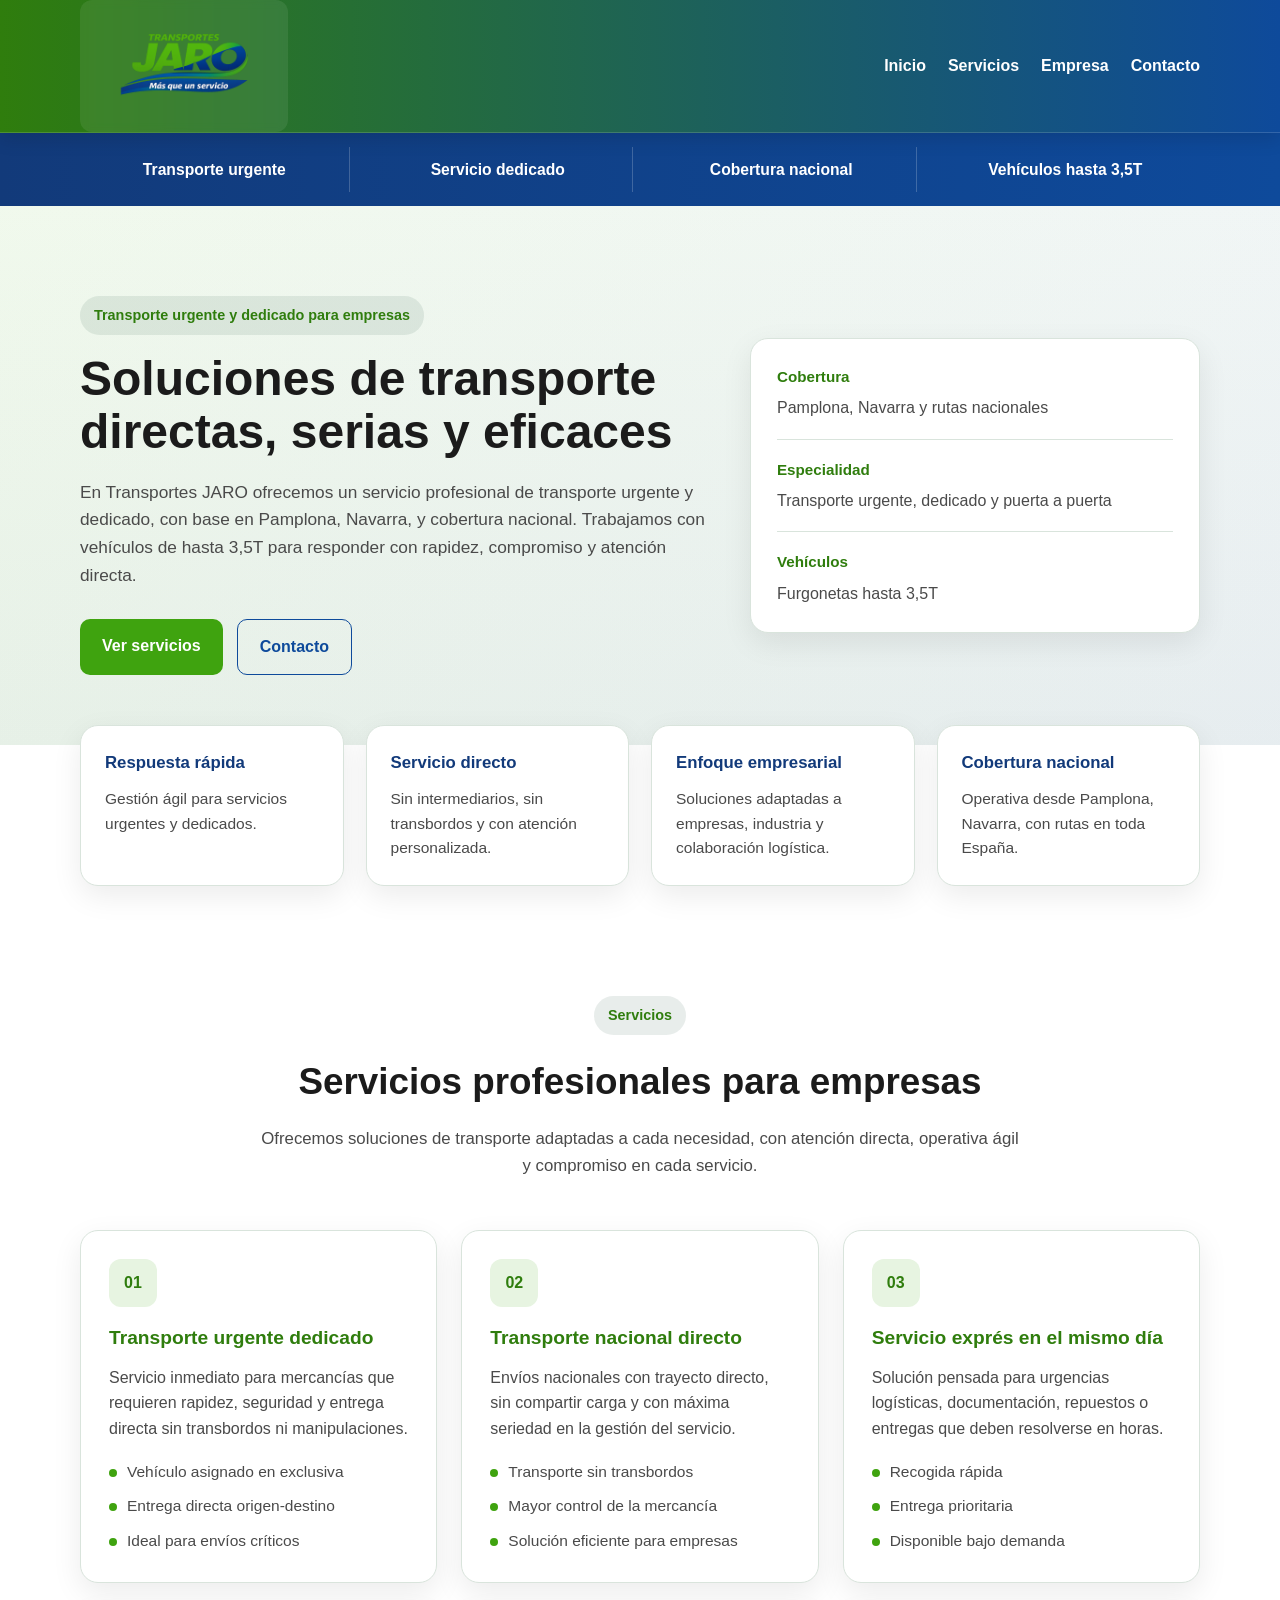
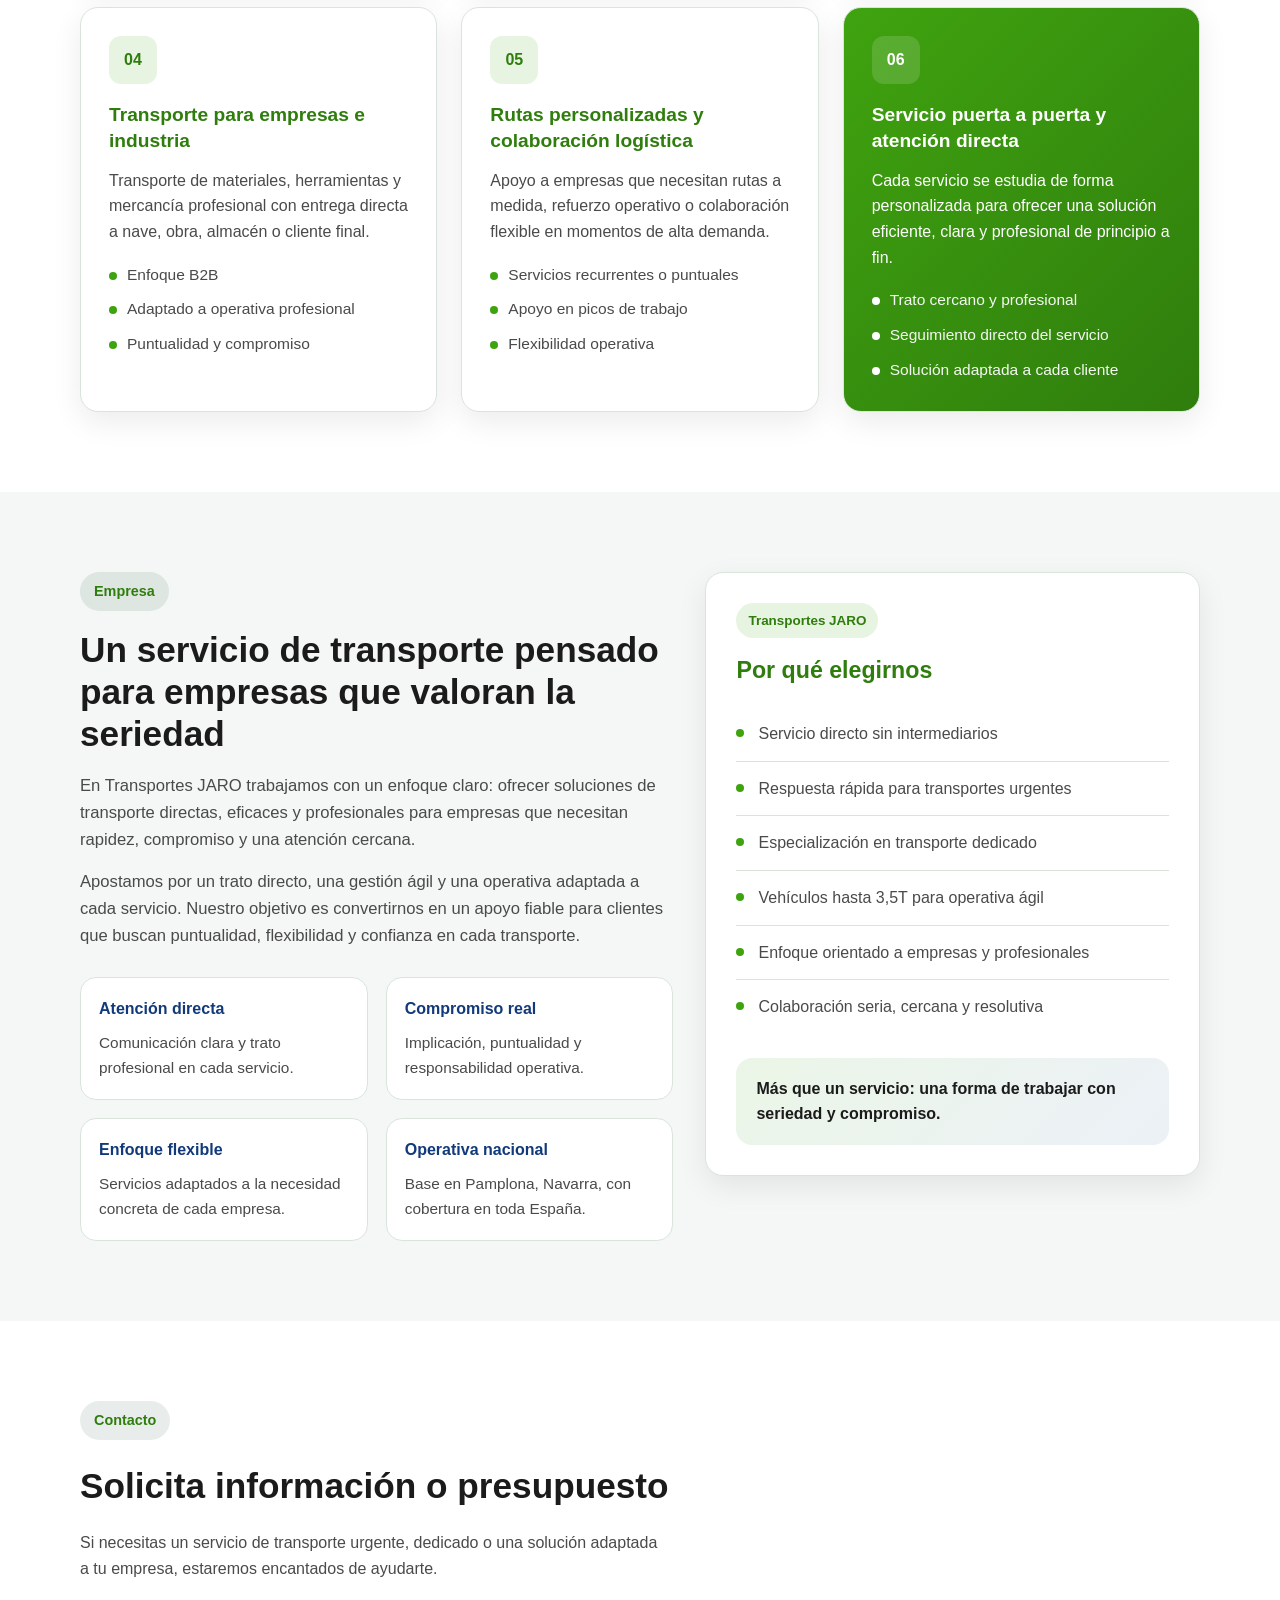
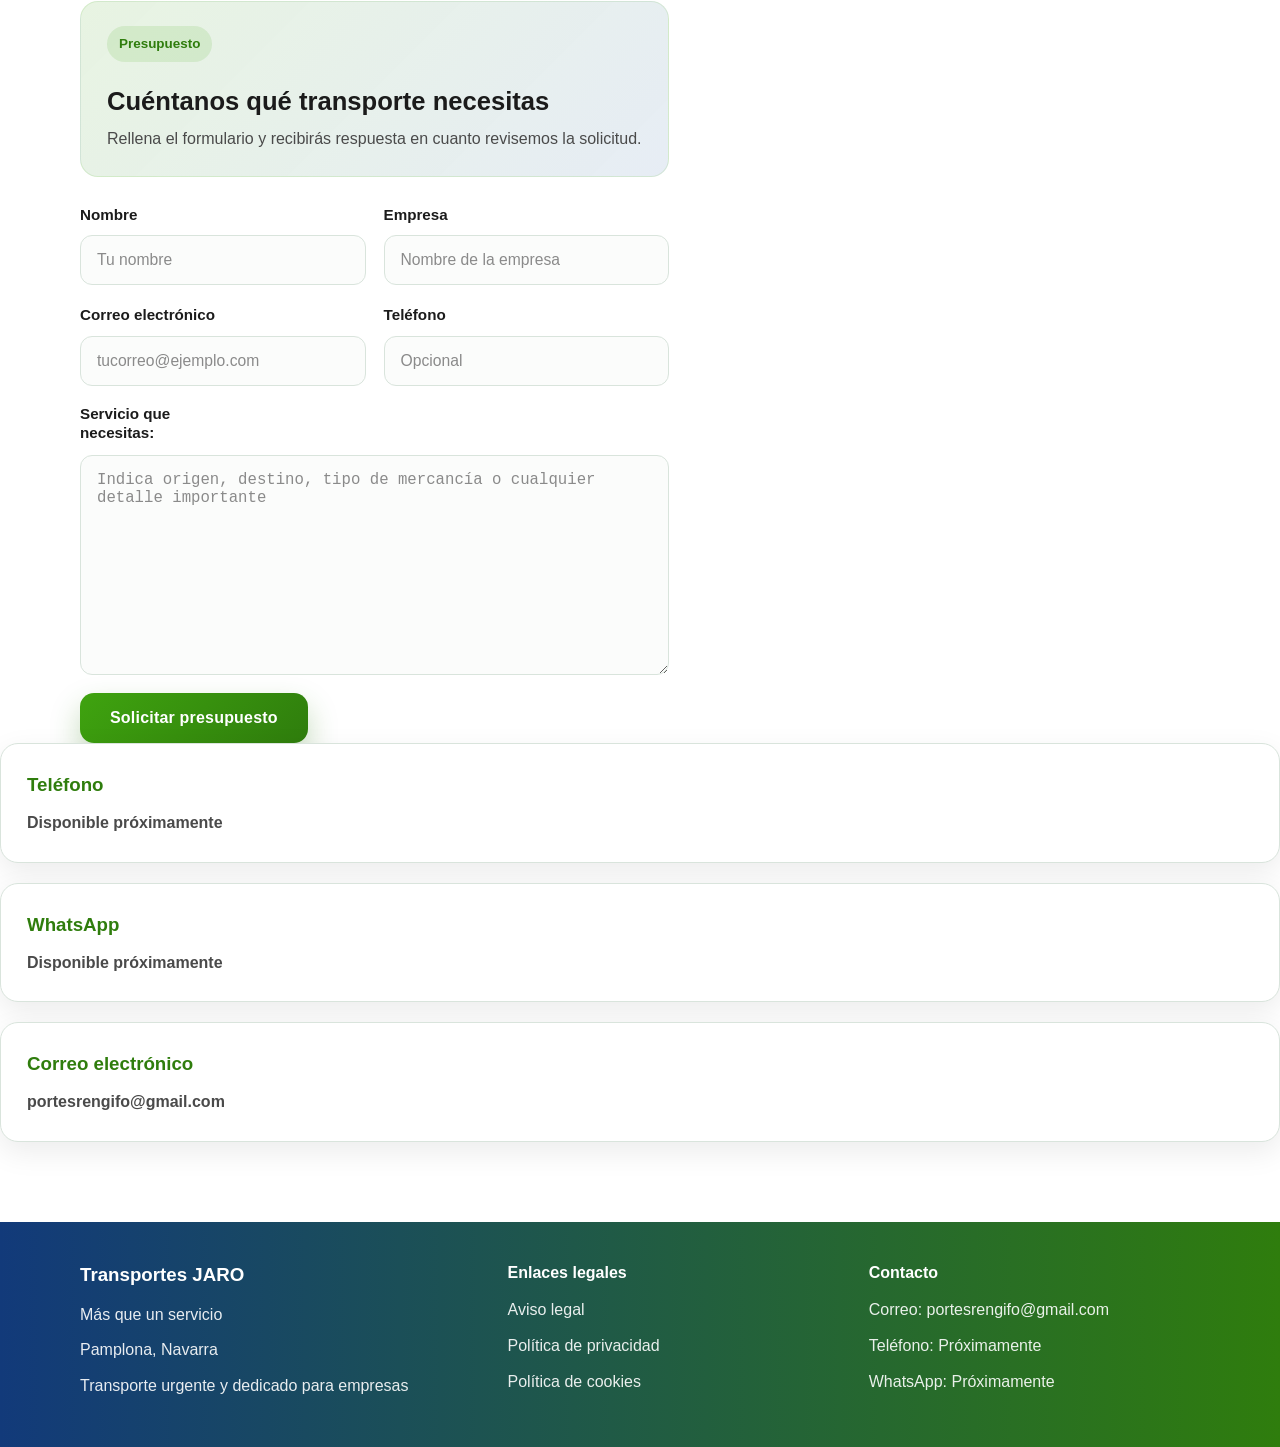
==== index.html @ 7ab3c6b7 "Add files via upload" ====
<!DOCTYPE html>
<html lang="es">
<head>
  <meta charset="UTF-8" />
  <meta name="viewport" content="width=device-width, initial-scale=1.0" />
  <title>Transportes JARO | Más que un servicio</title>
  <meta
    name="description"
    content="Transportes JARO ofrece transporte urgente y dedicado para empresas, con cobertura nacional desde Pamplona, Navarra. Servicio serio, directo y profesional con vehículos hasta 3,5T."
  />
  <link rel="stylesheet" href="styles.css" />
</head>
<body>
  <header class="header">
    <div class="container header-content">
      <div class="logo-area">
        <img src="images/logo-jaro.png" alt="Logo Transportes JARO" class="logo-image" />
      </div>

      <nav class="nav">
        <a href="#inicio">Inicio</a>
        <a href="#servicios">Servicios</a>
        <a href="#empresa">Empresa</a>
        <a href="#contacto">Contacto</a>
      </nav>
    </div>
  </header>

  <section class="top-bar">
    <div class="container top-bar-content">
      <div class="top-bar-item">Transporte urgente</div>
      <div class="top-bar-item">Servicio dedicado</div>
      <div class="top-bar-item">Cobertura nacional</div>
      <div class="top-bar-item">Vehículos hasta 3,5T</div>
    </div>
  </section>

  <main>
    <section class="hero" id="inicio">
      <div class="container hero-content">
        <div class="hero-text">
          <span class="tag">Transporte urgente y dedicado para empresas</span>
          <h2>Soluciones de transporte directas, serias y eficaces</h2>
          <p>
            En Transportes JARO ofrecemos un servicio profesional de transporte
            urgente y dedicado, con base en Pamplona, Navarra, y cobertura
            nacional. Trabajamos con vehículos de hasta 3,5T para responder con
            rapidez, compromiso y atención directa.
          </p>

          <div class="hero-buttons">
            <a href="#servicios" class="btn btn-primary">Ver servicios</a>
            <a href="#contacto" class="btn btn-secondary">Contacto</a>
          </div>
        </div>

        <div class="hero-card">
          <div class="info-box">
            <p class="info-title">Cobertura</p>
            <p class="info-text">Pamplona, Navarra y rutas nacionales</p>
          </div>

          <div class="info-box">
            <p class="info-title">Especialidad</p>
            <p class="info-text">Transporte urgente, dedicado y puerta a puerta</p>
          </div>

          <div class="info-box">
            <p class="info-title">Vehículos</p>
            <p class="info-text">Furgonetas hasta 3,5T</p>
          </div>
        </div>
      </div>
    </section>

    <section class="trust-strip">
      <div class="container trust-strip-content">
        <div class="trust-item">
          <h3>Respuesta rápida</h3>
          <p>Gestión ágil para servicios urgentes y dedicados.</p>
        </div>

        <div class="trust-item">
          <h3>Servicio directo</h3>
          <p>Sin intermediarios, sin transbordos y con atención personalizada.</p>
        </div>

        <div class="trust-item">
          <h3>Enfoque empresarial</h3>
          <p>Soluciones adaptadas a empresas, industria y colaboración logística.</p>
        </div>

        <div class="trust-item">
          <h3>Cobertura nacional</h3>
          <p>Operativa desde Pamplona, Navarra, con rutas en toda España.</p>
        </div>
      </div>
    </section>

    <section class="services" id="servicios">
      <div class="container">
        <div class="section-heading">
          <span class="section-tag">Servicios</span>
          <h2>Servicios profesionales para empresas</h2>
          <p>
            Ofrecemos soluciones de transporte adaptadas a cada necesidad, con
            atención directa, operativa ágil y compromiso en cada servicio.
          </p>
        </div>

        <div class="services-grid">
          <article class="service-card">
            <div class="service-number">01</div>
            <h3>Transporte urgente dedicado</h3>
            <p>
              Servicio inmediato para mercancías que requieren rapidez, seguridad
              y entrega directa sin transbordos ni manipulaciones.
            </p>
            <ul class="service-list">
              <li>Vehículo asignado en exclusiva</li>
              <li>Entrega directa origen-destino</li>
              <li>Ideal para envíos críticos</li>
            </ul>
          </article>

          <article class="service-card">
            <div class="service-number">02</div>
            <h3>Transporte nacional directo</h3>
            <p>
              Envíos nacionales con trayecto directo, sin compartir carga y con
              máxima seriedad en la gestión del servicio.
            </p>
            <ul class="service-list">
              <li>Transporte sin transbordos</li>
              <li>Mayor control de la mercancía</li>
              <li>Solución eficiente para empresas</li>
            </ul>
          </article>

          <article class="service-card">
            <div class="service-number">03</div>
            <h3>Servicio exprés en el mismo día</h3>
            <p>
              Solución pensada para urgencias logísticas, documentación, repuestos
              o entregas que deben resolverse en horas.
            </p>
            <ul class="service-list">
              <li>Recogida rápida</li>
              <li>Entrega prioritaria</li>
              <li>Disponible bajo demanda</li>
            </ul>
          </article>

          <article class="service-card">
            <div class="service-number">04</div>
            <h3>Transporte para empresas e industria</h3>
            <p>
              Transporte de materiales, herramientas y mercancía profesional con
              entrega directa a nave, obra, almacén o cliente final.
            </p>
            <ul class="service-list">
              <li>Enfoque B2B</li>
              <li>Adaptado a operativa profesional</li>
              <li>Puntualidad y compromiso</li>
            </ul>
          </article>

          <article class="service-card">
            <div class="service-number">05</div>
            <h3>Rutas personalizadas y colaboración logística</h3>
            <p>
              Apoyo a empresas que necesitan rutas a medida, refuerzo operativo o
              colaboración flexible en momentos de alta demanda.
            </p>
            <ul class="service-list">
              <li>Servicios recurrentes o puntuales</li>
              <li>Apoyo en picos de trabajo</li>
              <li>Flexibilidad operativa</li>
            </ul>
          </article>

          <article class="service-card service-card-highlight">
            <div class="service-number service-number-light">06</div>
            <h3>Servicio puerta a puerta y atención directa</h3>
            <p>
              Cada servicio se estudia de forma personalizada para ofrecer una
              solución eficiente, clara y profesional de principio a fin.
            </p>
            <ul class="service-list service-list-light">
              <li>Trato cercano y profesional</li>
              <li>Seguimiento directo del servicio</li>
              <li>Solución adaptada a cada cliente</li>
            </ul>
          </article>
        </div>
      </div>
    </section>

    <section class="about" id="empresa">
      <div class="container about-content">
        <div class="about-text">
          <span class="section-tag">Empresa</span>
          <h2>Un servicio de transporte pensado para empresas que valoran la seriedad</h2>

          <p>
            En Transportes JARO trabajamos con un enfoque claro: ofrecer soluciones
            de transporte directas, eficaces y profesionales para empresas que
            necesitan rapidez, compromiso y una atención cercana.
          </p>

          <p>
            Apostamos por un trato directo, una gestión ágil y una operativa
            adaptada a cada servicio. Nuestro objetivo es convertirnos en un apoyo
            fiable para clientes que buscan puntualidad, flexibilidad y confianza en
            cada transporte.
          </p>

          <div class="about-features">
            <div class="about-feature">
              <strong>Atención directa</strong>
              <span>Comunicación clara y trato profesional en cada servicio.</span>
            </div>

            <div class="about-feature">
              <strong>Compromiso real</strong>
              <span>Implicación, puntualidad y responsabilidad operativa.</span>
            </div>

            <div class="about-feature">
              <strong>Enfoque flexible</strong>
              <span>Servicios adaptados a la necesidad concreta de cada empresa.</span>
            </div>

            <div class="about-feature">
              <strong>Operativa nacional</strong>
              <span>Base en Pamplona, Navarra, con cobertura en toda España.</span>
            </div>
          </div>
        </div>

        <div class="about-list-box">
          <div class="about-list-header">
            <span class="about-mini-tag">Transportes JARO</span>
            <h3>Por qué elegirnos</h3>
          </div>

          <ul>
            <li>Servicio directo sin intermediarios</li>
            <li>Respuesta rápida para transportes urgentes</li>
            <li>Especialización en transporte dedicado</li>
            <li>Vehículos hasta 3,5T para operativa ágil</li>
            <li>Enfoque orientado a empresas y profesionales</li>
            <li>Colaboración seria, cercana y resolutiva</li>
          </ul>

          <div class="about-quote">
            <p>Más que un servicio: una forma de trabajar con seriedad y compromiso.</p>
          </div>
        </div>
      </div>
    </section>

    <section class="contact" id="contacto">
      <div class="container contact-wrapper">
        <div class="contact-intro">
          <span class="section-tag">Contacto</span>
          <h2>Solicita información o presupuesto</h2>
          <p>
            Si necesitas un servicio de transporte urgente, dedicado o una solución
            adaptada a tu empresa, estaremos encantados de ayudarte.
          </p>

          <div class="contact-cta">
            <span class="contact-form-tag">Presupuesto</span>
            <h3>Cuéntanos qué transporte necesitas</h3>
            <p>Rellena el formulario y recibirás respuesta en cuanto revisemos la solicitud.</p>
          </div>


            <form action="https://formsubmit.co/portesrengifo@gmail.com" method="POST" class="contact-form">
              <input type="hidden" name="_captcha" value="false">
              <input type="hidden" name="_next" value="https://tupagina.com/gracias.html">

              <div class="form-row">
                <div class="form-group">
                  <label for="nombre">Nombre</label>
                  <input type="text" id="nombre" name="nombre" placeholder="Tu nombre" required>
                </div>

                <div class="form-group">
                  <label for="empresa">Empresa</label>
                  <input type="text" id="empresa" name="empresa" placeholder="Nombre de la empresa">
                </div>
              </div>

              <div class="form-row">
                <div class="form-group">
                  <label for="email">Correo electrónico</label>
                  <input type="email" id="email" name="email" placeholder="tucorreo@ejemplo.com" required>
                </div>

                <div class="form-group">
                  <label for="telefono">Teléfono</label>
                  <input type="text" id="telefono" name="telefono" placeholder="Opcional">
                </div>
              </div>

              <div class="form-group form-group-full">
                <label for="mensaje">Servicio que<br>necesitas:</label>
                <textarea
                  id="mensaje"
                  name="mensaje"
                  placeholder="Indica origen, destino, tipo de mercancía o cualquier detalle importante"
                  required
                ></textarea>
              </div>

              <button type="submit" class="contact-form-button">Solicitar presupuesto</button>
            </form>
          </div>
        </div>

        <div class="contact-cards">
          <div class="contact-card">
            <h3>Teléfono</h3>
            <p>Disponible próximamente</p>
          </div>

          <div class="contact-card">
            <h3>WhatsApp</h3>
            <p>Disponible próximamente</p>
          </div>

          <div class="contact-card">
            <h3>Correo electrónico</h3>
            <p>portesrengifo@gmail.com</p>
          </div>
        </div>
      </div>
    </section>
  </main>

<footer class="footer">
  <div class="container footer-content">
    <div class="footer-brand">
      <h3>Transportes JARO</h3>
      <p>Más que un servicio</p>
      <p>Pamplona, Navarra</p>
      <p>Transporte urgente y dedicado para empresas</p>
    </div>

    <div class="footer-links">
      <h4>Enlaces legales</h4>
      <a href="aviso-legal.html">Aviso legal</a>
      <a href="privacidad.html">Política de privacidad</a>
      <a href="cookies.html">Política de cookies</a>
    </div>

    <div class="footer-contact">
      <h4>Contacto</h4>
      <p>Correo: portesrengifo@gmail.com</p>
      <p>Teléfono: Próximamente</p>
      <p>WhatsApp: Próximamente</p>
    </div>
  </div>
</footer>

  <script src="script.js"></script>
</body>
</html>
---- styles.css ----
* {
  margin: 0;
  padding: 0;
  box-sizing: border-box;
}

:root {
  --color-white: #ffffff;
  --color-dark: #1b1b1b;
  --color-text: #4a4a4a;
  --color-green: #3fa30f;
  --color-green-dark: #2f7d0d;
  --color-blue: #0e4a9b;
  --color-blue-dark: #123a7a;
  --color-light-bg: #f4f7f5;
  --color-border: #d9e4dc;
  --shadow-soft: 0 10px 30px rgba(0, 0, 0, 0.08);
}

html {
  scroll-behavior: smooth;
}

body {
  font-family: Arial, Helvetica, sans-serif;
  background-color: var(--color-white);
  color: var(--color-dark);
  line-height: 1.6;
}

.container {
  width: min(1120px, 92%);
  margin: 0 auto;
}

.header {
  background: linear-gradient(90deg, #2f7d0d, #0e4a9b);
  border-bottom: 1px solid rgba(255, 255, 255, 0.15);
  position: sticky;
  top: 0;
  z-index: 1000;
  box-shadow: 0 6px 18px rgba(0, 0, 0, 0.12);
}

.header-content {
  min-height: 80px;
  display: flex;
  align-items: center;
  justify-content: space-between;
  gap: 20px;
}

.logo-area {
  display: flex;
  align-items: center;
  background-color: rgba(255, 255, 255, 0.08);
  padding: 6px 14px;
  border-radius: 12px;
  backdrop-filter: blur(4px);
}

.logo-image {
  height: 120px;
  width: auto;
  display: block;
}

.nav {
  display: flex;
  gap: 22px;
  flex-wrap: wrap;
}

.nav a {
  text-decoration: none;
  color: var(--color-white);
  font-weight: 700;
  transition: 0.2s ease;
}

.nav a:hover {
  color: rgba(255, 255, 255, 0.8);
}

.top-bar {
  background: linear-gradient(90deg, var(--color-blue-dark), var(--color-blue));
  color: var(--color-white);
  padding: 14px 0;
}

.top-bar-content {
  display: grid;
  grid-template-columns: repeat(4, 1fr);
  gap: 14px;
  align-items: center;
}

.top-bar-item {
  text-align: center;
  font-weight: 700;
  font-size: 0.98rem;
  padding: 10px 12px;
  border-right: 1px solid rgba(255, 255, 255, 0.2);
}

.top-bar-item:last-child {
  border-right: none;
}

.hero {
  padding: 90px 0 70px;
  background:
    linear-gradient(135deg, rgba(69, 179, 18, 0.08), rgba(14, 74, 155, 0.06)),
    linear-gradient(to bottom, #ffffff, #f4f7f5);
}

.hero-content {
  display: grid;
  grid-template-columns: 1.4fr 1fr;
  gap: 40px;
  align-items: center;
}

.tag,
.section-tag {
  display: inline-block;
  background-color: rgba(31, 77, 58, 0.1);
  color: var(--color-green-dark);
  padding: 8px 14px;
  border-radius: 999px;
  font-size: 0.9rem;
  font-weight: 700;
  margin-bottom: 18px;
}

.hero-text h2 {
  font-size: 3rem;
  line-height: 1.1;
  margin-bottom: 20px;
}

.hero-text p {
  font-size: 1.08rem;
  color: var(--color-text);
  margin-bottom: 30px;
  max-width: 650px;
}

.hero-buttons {
  display: flex;
  gap: 14px;
  flex-wrap: wrap;
}

.btn {
  display: inline-block;
  text-decoration: none;
  padding: 14px 22px;
  border-radius: 10px;
  font-weight: 700;
  transition: 0.2s ease;
}

.btn-primary {
  background-color: var(--color-green);
  color: var(--color-white);
}

.btn-primary:hover {
  background-color: var(--color-green-dark);
}

.btn-secondary {
  border: 1px solid var(--color-blue);
  color: var(--color-blue);
  background-color: transparent;
}

.btn-secondary:hover {
  background-color: rgba(14, 74, 155, 0.08);
}

.hero-card {
  background-color: var(--color-white);
  border: 1px solid var(--color-border);
  border-radius: 18px;
  padding: 26px;
  box-shadow: var(--shadow-soft);
}

.info-box + .info-box {
  margin-top: 18px;
  padding-top: 18px;
  border-top: 1px solid var(--color-border);
}

.info-title {
  font-size: 0.95rem;
  color: var(--color-green-dark);
  font-weight: 700;
  margin-bottom: 6px;
}

.info-text {
  color: var(--color-text);
}

.trust-strip {
  margin-top: -20px;
  padding: 0 0 30px;
}

.trust-strip-content {
  display: grid;
  grid-template-columns: repeat(4, 1fr);
  gap: 22px;
}

.trust-item {
  background-color: var(--color-white);
  border: 1px solid var(--color-border);
  border-radius: 18px;
  padding: 24px;
  box-shadow: var(--shadow-soft);
}

.trust-item h3 {
  color: var(--color-blue-dark);
  font-size: 1.05rem;
  margin-bottom: 10px;
}

.trust-item p {
  color: var(--color-text);
  font-size: 0.97rem;
}

.services,
.about,
.contact {
  padding: 80px 0;
}

.section-heading {
  text-align: center;
  max-width: 760px;
  margin: 0 auto 50px;
}

.section-heading h2 {
  font-size: 2.3rem;
  margin-bottom: 14px;
}

.section-heading p {
  color: var(--color-text);
  font-size: 1.05rem;
}

.services-grid {
  display: grid;
  grid-template-columns: repeat(3, 1fr);
  gap: 24px;
}

.service-card {
  background-color: var(--color-white);
  border: 1px solid var(--color-border);
  border-radius: 18px;
  padding: 28px;
  box-shadow: var(--shadow-soft);
}

.service-number {
  width: 48px;
  height: 48px;
  border-radius: 12px;
  background-color: rgba(63, 163, 15, 0.12);
  color: var(--color-green-dark);
  display: flex;
  align-items: center;
  justify-content: center;
  font-weight: 800;
  font-size: 1rem;
  margin-bottom: 18px;
}

.service-number-light {
  background-color: rgba(255, 255, 255, 0.14);
  color: var(--color-white);
}

.service-card h3 {
  margin-bottom: 14px;
  color: var(--color-green-dark);
  font-size: 1.2rem;
  line-height: 1.35;
}

.service-card p {
  color: var(--color-text);
  margin-bottom: 18px;
}

.service-list {
  list-style: none;
  display: grid;
  gap: 10px;
}

.service-list li {
  position: relative;
  padding-left: 18px;
  color: var(--color-text);
  font-size: 0.97rem;
}

.service-list li::before {
  content: "";
  width: 8px;
  height: 8px;
  border-radius: 50%;
  background-color: var(--color-green);
  position: absolute;
  left: 0;
  top: 9px;
}

.service-card-highlight {
  background: linear-gradient(135deg, var(--color-green), var(--color-green-dark));
}

.service-card-highlight h3,
.service-card-highlight p {
  color: var(--color-white);
}

.service-list-light li {
  color: rgba(255, 255, 255, 0.95);
}

.service-list-light li::before {
  background-color: var(--color-white);
}

.about {
  background-color: var(--color-light-bg);
}

.about-content {
  display: grid;
  grid-template-columns: 1.2fr 1fr;
  gap: 32px;
  align-items: start;
}

.about-text h2 {
  font-size: 2.2rem;
  margin-bottom: 18px;
  line-height: 1.2;
}

.about-text p {
  color: var(--color-text);
  margin-bottom: 16px;
  font-size: 1.04rem;
}

.about-features {
  display: grid;
  grid-template-columns: 1fr 1fr;
  gap: 18px;
  margin-top: 28px;
}

.about-feature {
  background-color: var(--color-white);
  border: 1px solid var(--color-border);
  border-radius: 16px;
  padding: 18px;
}

.about-feature strong {
  display: block;
  color: var(--color-blue-dark);
  font-size: 1rem;
  margin-bottom: 8px;
}

.about-feature span {
  color: var(--color-text);
  font-size: 0.96rem;
  line-height: 1.5;
}

.about-list-box {
  background-color: var(--color-white);
  border: 1px solid var(--color-border);
  border-radius: 18px;
  padding: 30px;
  box-shadow: var(--shadow-soft);
}

.about-list-header {
  margin-bottom: 18px;
}

.about-mini-tag {
  display: inline-block;
  background-color: rgba(63, 163, 15, 0.12);
  color: var(--color-green-dark);
  padding: 7px 12px;
  border-radius: 999px;
  font-size: 0.84rem;
  font-weight: 700;
  margin-bottom: 14px;
}

.about-list-box h3 {
  color: var(--color-green-dark);
  margin-bottom: 8px;
  font-size: 1.45rem;
}

.about-list-box ul {
  list-style: none;
}

.about-list-box li {
  color: var(--color-text);
  padding: 14px 0 14px 22px;
  border-bottom: 1px solid var(--color-border);
  position: relative;
}

.about-list-box li::before {
  content: "";
  width: 8px;
  height: 8px;
  border-radius: 50%;
  background-color: var(--color-green);
  position: absolute;
  left: 0;
  top: 22px;
}

.about-list-box li:last-child {
  border-bottom: none;
}

.about-quote {
  margin-top: 24px;
  padding: 18px 20px;
  border-radius: 16px;
  background: linear-gradient(135deg, rgba(63, 163, 15, 0.1), rgba(14, 74, 155, 0.08));
}

.about-quote p {
  color: var(--color-dark);
  font-weight: 700;
  margin: 0;
}

.contact-wrapper {
  display: grid;
  grid-template-columns: 1.2fr 1fr;
  gap: 40px;
  align-items: start;
}

.contact-intro h2 {
  font-size: 2.2rem;
  margin-bottom: 16px;
}

.contact-intro p {
  color: var(--color-text);
  margin-bottom: 16px;
}

.contact-cta {
  margin-top: 20px;
  margin-bottom: 26px;
  padding: 24px 26px;
  border-radius: 18px;
  background: linear-gradient(
    135deg,
    rgba(63, 163, 15, 0.12),
    rgba(14, 74, 155, 0.10)
  );
  border: 1px solid rgba(63, 163, 15, 0.12);
}

.contact-cta h3 {
  font-size: 1.6rem;
  color: var(--color-dark);
  margin: 10px 0 10px;
  line-height: 1.2;
}

.contact-cta p {
  margin: 0;
  color: var(--color-text);
}

.contact-cards {
  display: grid;
  gap: 20px;
}

.contact-card {
  background-color: var(--color-white);
  border: 1px solid var(--color-border);
  border-radius: 18px;
  padding: 26px;
  box-shadow: var(--shadow-soft);
}

.contact-card h3 {
  color: var(--color-green-dark);
  margin-bottom: 10px;
}

.contact-card p {
  color: var(--color-text);
  font-weight: 600;
}

/* FORMULARIO */
.contact-form-box {
  background-color: var(--color-white);
  border: 1px solid var(--color-border);
  border-radius: 22px;
  padding: 30px;
  box-shadow: var(--shadow-soft);
}

.contact-form-tag {
  display: inline-block;
  background-color: rgba(63, 163, 15, 0.12);
  color: var(--color-green-dark);
  padding: 7px 12px;
  border-radius: 999px;
  font-size: 0.84rem;
  font-weight: 700;
  margin-bottom: 14px;
}

.contact-form {
  display: grid;
  gap: 18px;
}

.form-row {
  display: grid;
  grid-template-columns: 1fr 1fr;
  gap: 18px;
}

.form-group {
  display: grid;
  gap: 8px;
}

.form-group-full {
  gap: 12px;
}

.form-group label {
  font-weight: 700;
  color: var(--color-dark);
  font-size: 0.95rem;
}

.form-group-full label {
  line-height: 1.3;
}

.contact-form input,
.contact-form textarea {
  width: 100%;
  padding: 15px 16px;
  border-radius: 12px;
  border: 1px solid var(--color-border);
  background-color: #fbfcfb;
  color: var(--color-dark);
  font-size: 0.98rem;
  outline: none;
  transition: border-color 0.2s ease, box-shadow 0.2s ease, background-color 0.2s ease;
}

.contact-form input::placeholder,
.contact-form textarea::placeholder {
  color: #8a8a8a;
}

.contact-form input:focus,
.contact-form textarea:focus {
  border-color: var(--color-green);
  background-color: var(--color-white);
  box-shadow: 0 0 0 4px rgba(63, 163, 15, 0.1);
}

.contact-form textarea {
  min-height: 220px;
  resize: vertical;
}

.contact-form-button {
  border: none;
  border-radius: 14px;
  padding: 16px 30px;
  background: linear-gradient(135deg, var(--color-green), var(--color-green-dark));
  color: var(--color-white);
  font-weight: 800;
  font-size: 1rem;
  letter-spacing: 0.2px;
  cursor: pointer;
  transition: transform 0.2s ease, box-shadow 0.2s ease, opacity 0.2s ease;
  justify-self: start;
  box-shadow: 0 14px 30px rgba(47, 125, 13, 0.28);
}

.contact-form-button:hover {
  transform: translateY(-2px);
  opacity: 0.98;
  box-shadow: 0 18px 34px rgba(47, 125, 13, 0.34);
}

.footer {
  background: linear-gradient(90deg, var(--color-blue-dark), var(--color-green-dark));
  color: var(--color-white);
  padding: 38px 0;
}

.footer-content {
  display: grid;
  grid-template-columns: 1.2fr 1fr 1fr;
  gap: 30px;
}

.footer h3,
.footer h4 {
  margin-bottom: 12px;
}

.footer p,
.footer a {
  color: rgba(255, 255, 255, 0.9);
  text-decoration: none;
  margin-bottom: 10px;
  display: block;
}

.footer a:hover {
  color: var(--color-white);
}

/* PÁGINAS LEGALES */
.legal-page {
  padding: 80px 0;
  background-color: var(--color-light-bg);
}

.legal-box {
  background-color: var(--color-white);
  border: 1px solid var(--color-border);
  border-radius: 22px;
  padding: 36px;
  box-shadow: var(--shadow-soft);
}

.legal-box h1 {
  font-size: 2.3rem;
  margin-bottom: 12px;
  line-height: 1.2;
}

.legal-box h2 {
  font-size: 1.25rem;
  margin-top: 28px;
  margin-bottom: 10px;
  color: var(--color-green-dark);
}

.legal-box p,
.legal-box li {
  color: var(--color-text);
  margin-bottom: 12px;
}

.legal-box ul {
  padding-left: 20px;
  margin-bottom: 10px;
}

.legal-top-link {
  display: inline-block;
  margin-bottom: 22px;
  color: var(--color-blue-dark);
  text-decoration: none;
  font-weight: 700;
}

.legal-top-link:hover {
  text-decoration: underline;
}

@media (max-width: 900px) {
  .hero-content,
  .about-content,
  .services-grid,
  .contact-wrapper {
    grid-template-columns: 1fr;
  }

  .top-bar-content {
    grid-template-columns: 1fr 1fr;
  }

  .trust-strip-content {
    grid-template-columns: 1fr 1fr;
  }

  .about-features {
    grid-template-columns: 1fr 1fr;
  }

  .hero-text h2 {
    font-size: 2.3rem;
  }

  .section-heading h2,
  .about-text h2,
  .contact-intro h2 {
    font-size: 1.9rem;
  }

  .header-content {
    flex-direction: column;
    justify-content: center;
    padding: 18px 0;
  }

  .nav {
    justify-content: center;
  }

    .footer-content {
    grid-template-columns: 1fr;
  }
}

@media (max-width: 600px) {
  .hero {
    padding: 70px 0 50px;
  }

  .top-bar-content,
  .trust-strip-content,
  .about-features,
  .form-row {
    grid-template-columns: 1fr;
  }

  .top-bar-item {
    border-right: none;
    border-bottom: 1px solid rgba(255, 255, 255, 0.15);
  }

  .top-bar-item:last-child {
    border-bottom: none;
  }

  .hero-text h2 {
    font-size: 2rem;
  }

  .btn {
    width: 100%;
    text-align: center;
  }

  .contact-form-box {
    padding: 22px;
  }

  .contact-form-button {
    width: 100%;
    justify-self: stretch;
  }

  .logo-image {
    height: 95px;
  }
}
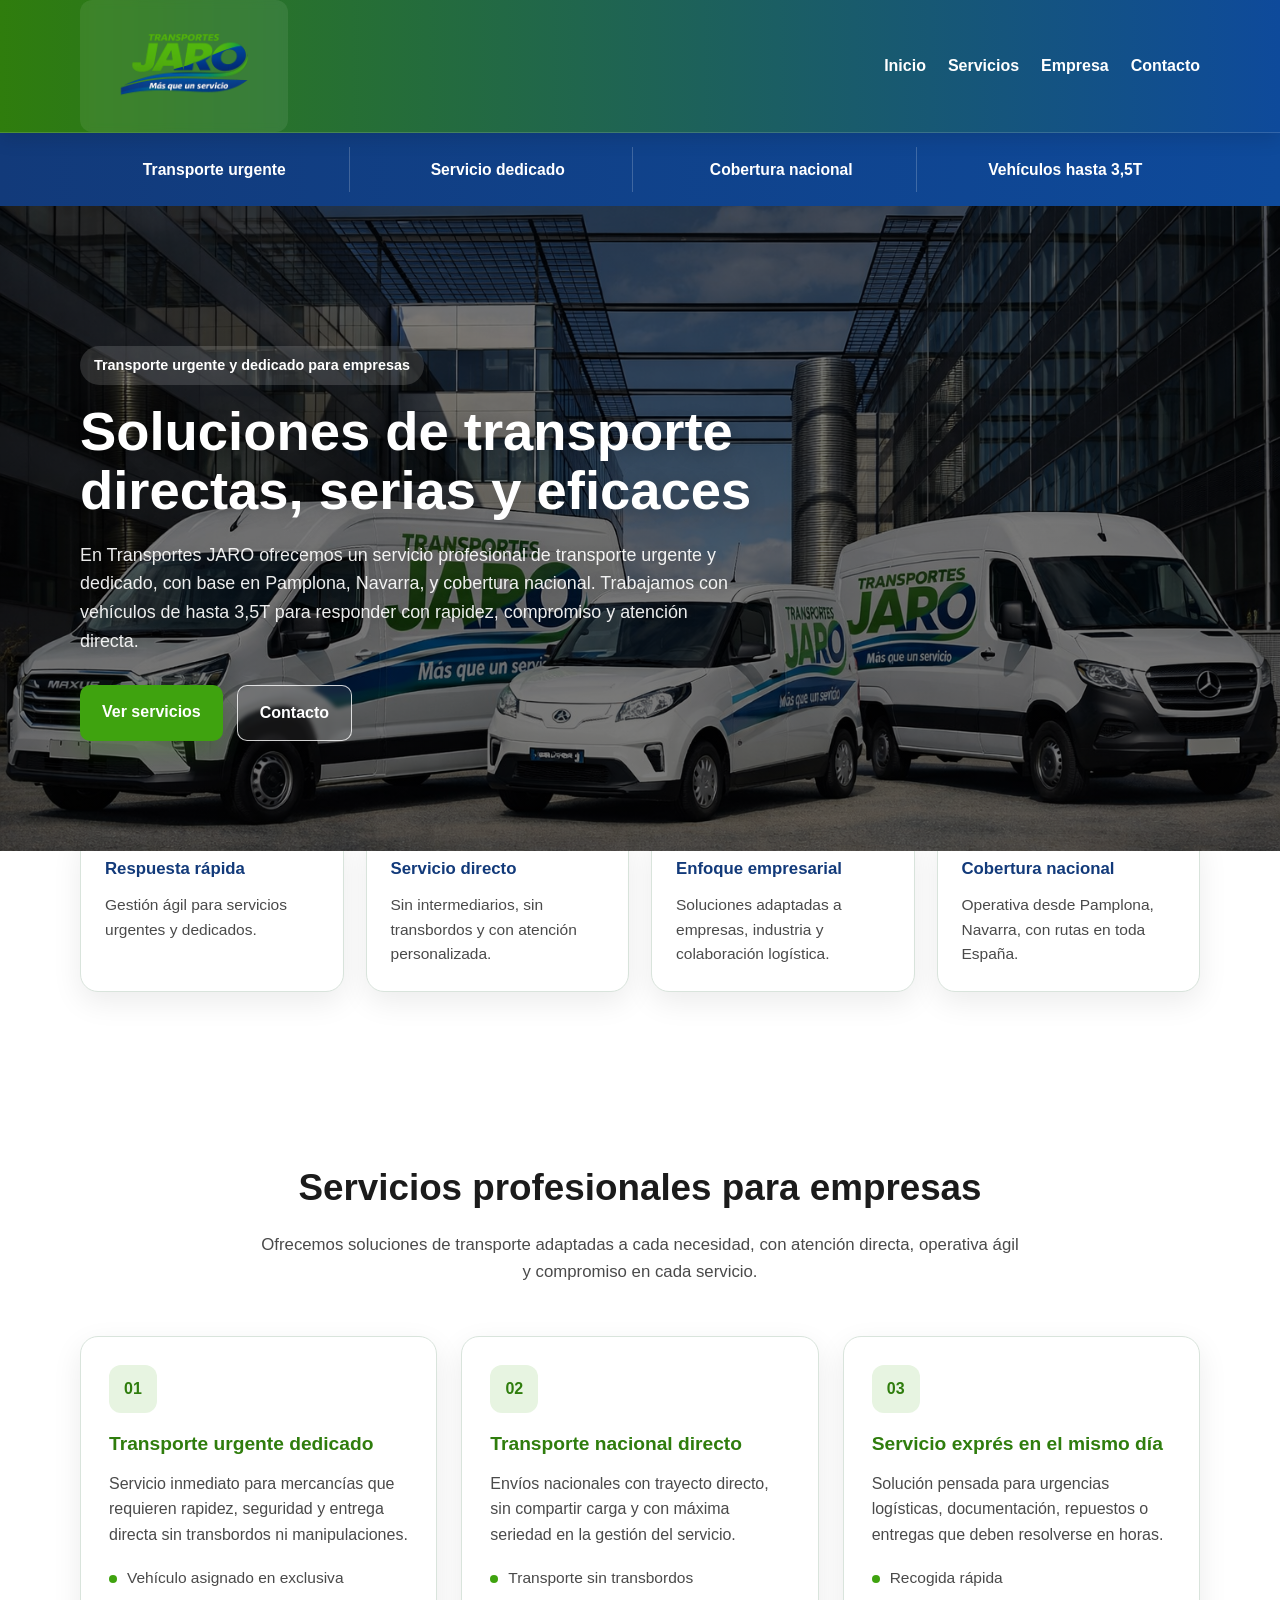
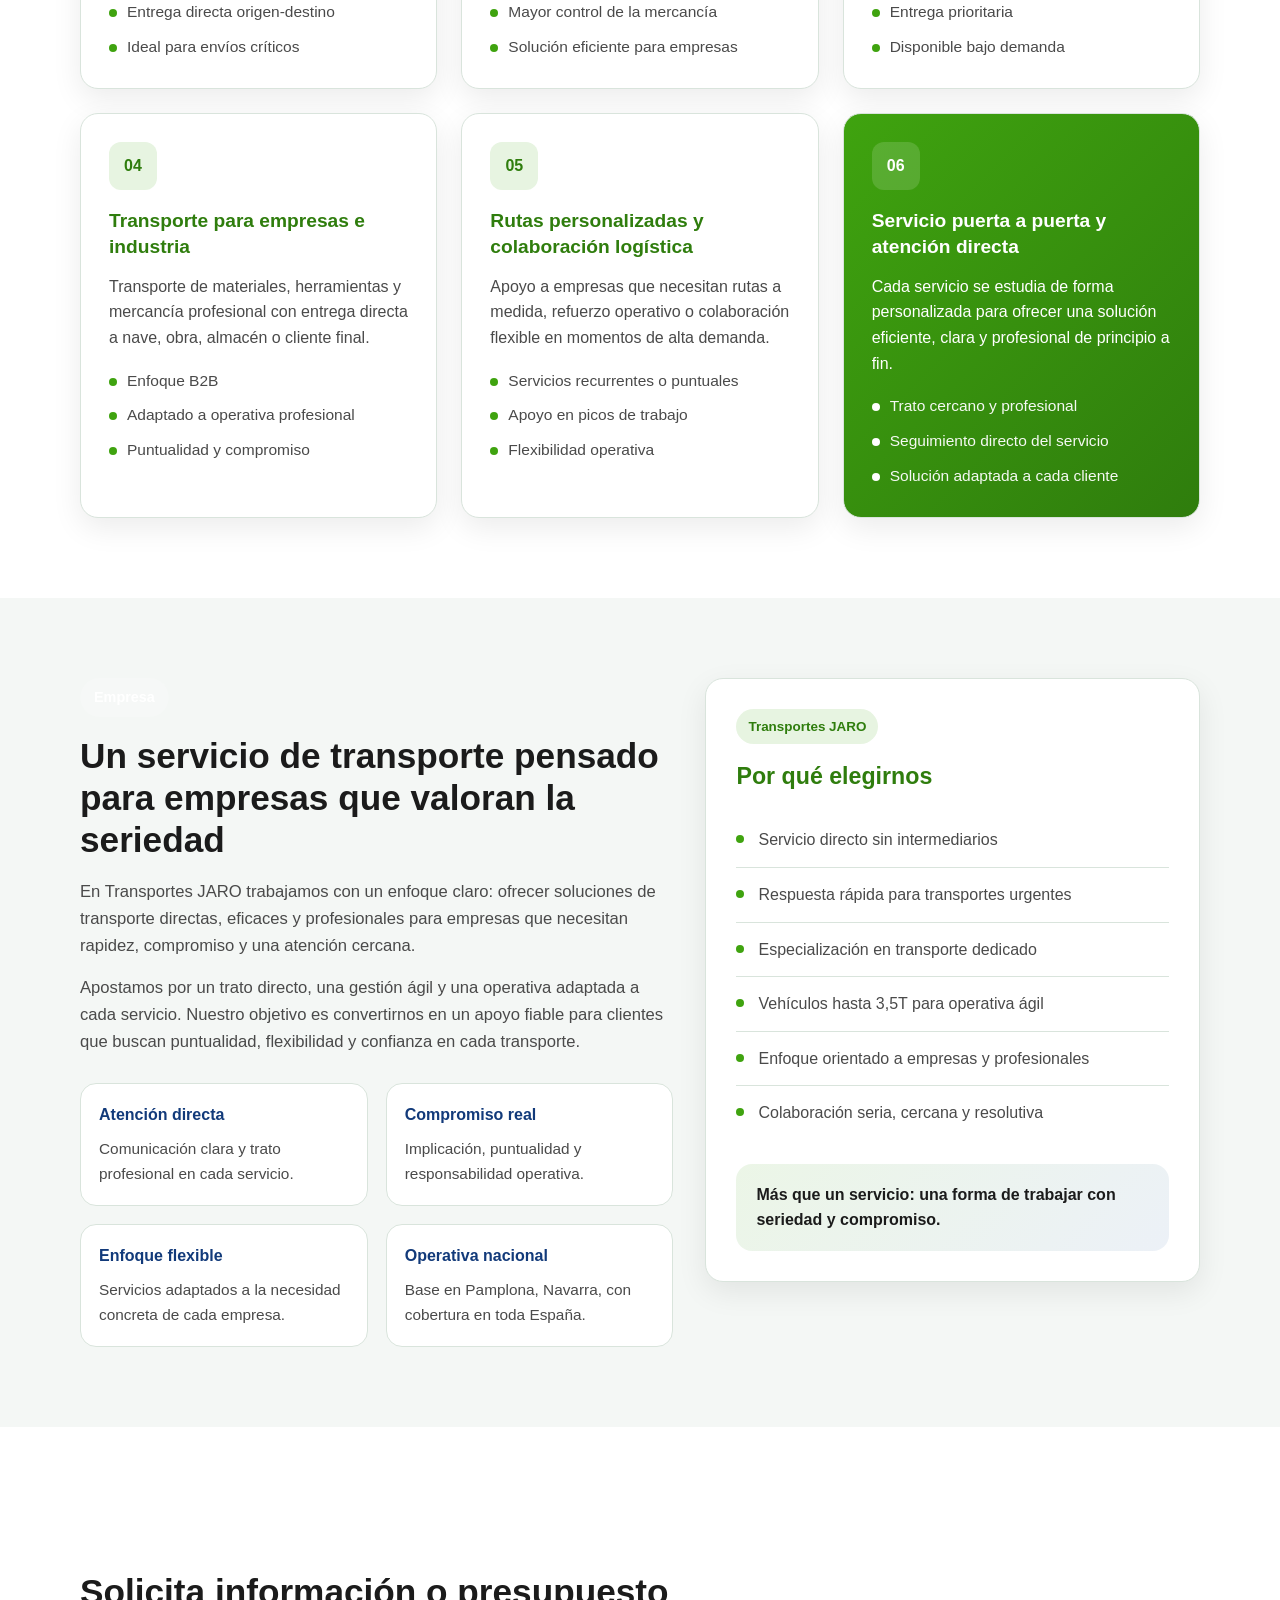
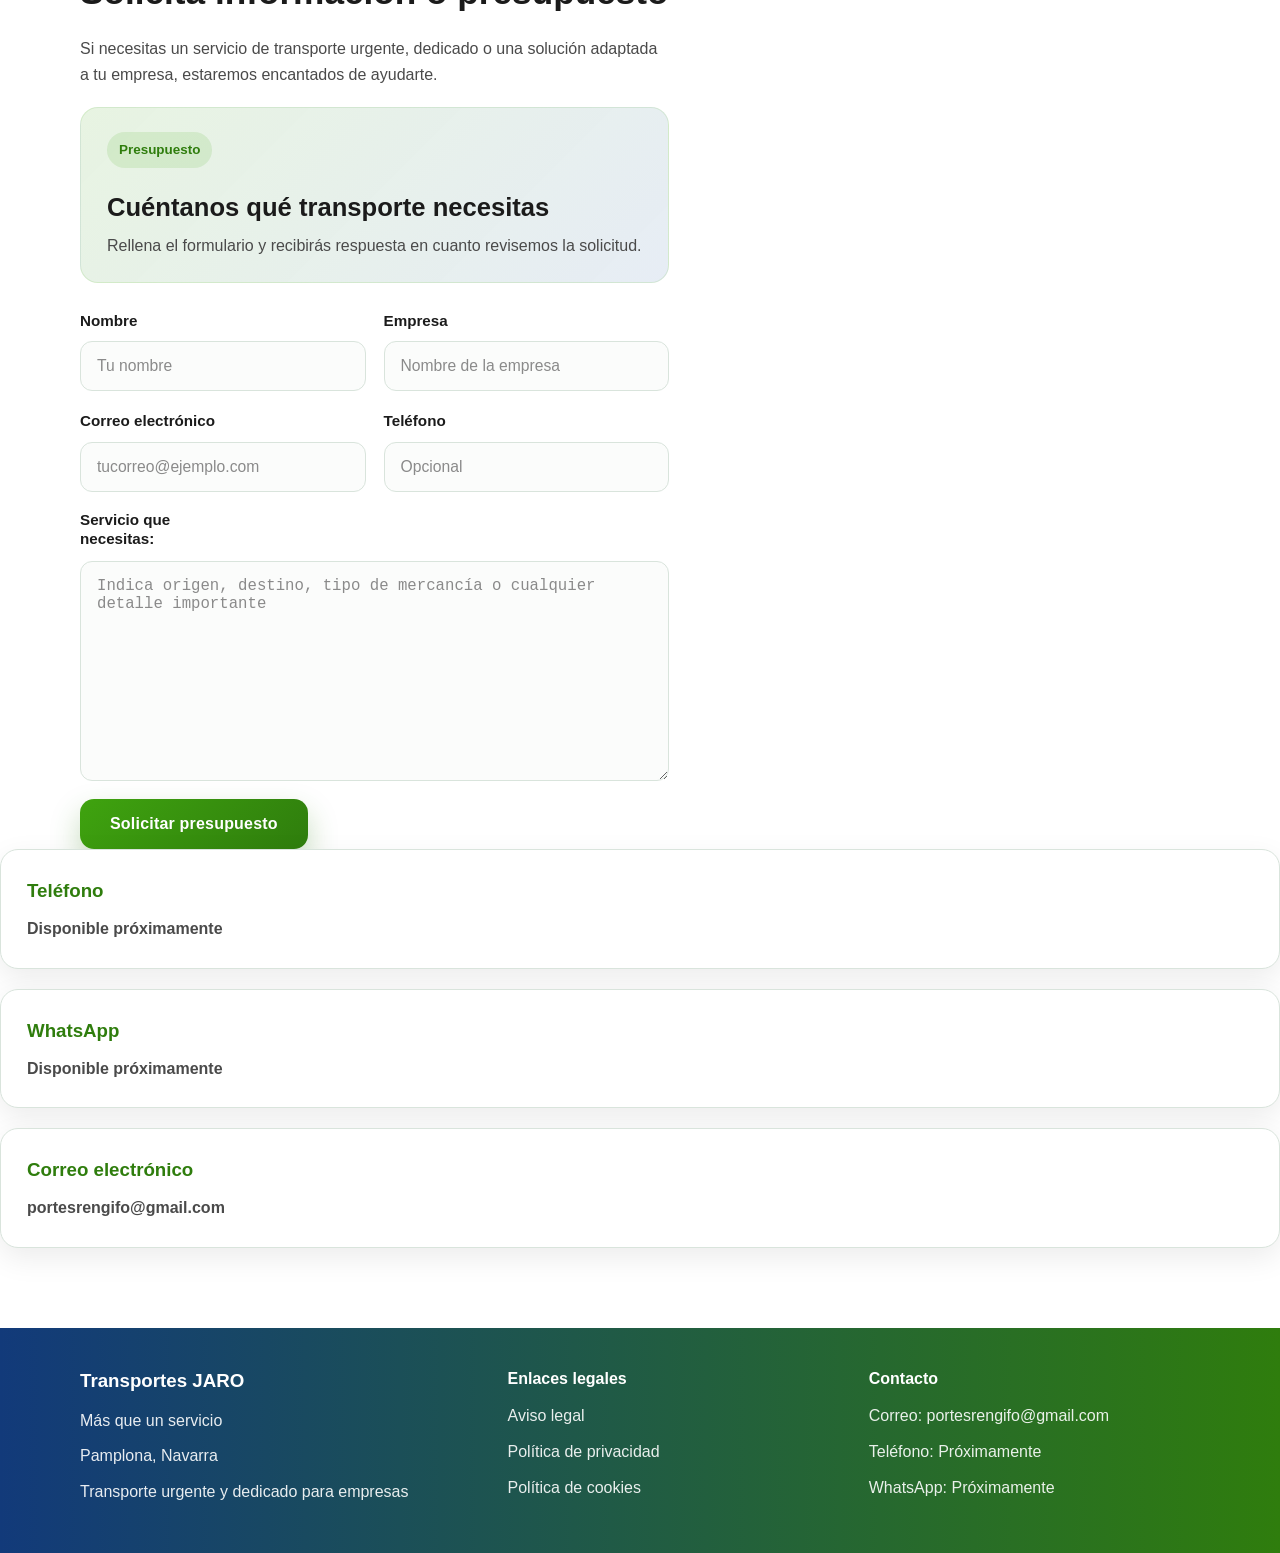
==== commit a21f6f24: "Add files via upload" ====
--- a/index.html
+++ b/index.html
@@ -36,42 +36,25 @@
   </section>
 
   <main>
-    <section class="hero" id="inicio">
-      <div class="container hero-content">
-        <div class="hero-text">
-          <span class="tag">Transporte urgente y dedicado para empresas</span>
-          <h2>Soluciones de transporte directas, serias y eficaces</h2>
-          <p>
-            En Transportes JARO ofrecemos un servicio profesional de transporte
-            urgente y dedicado, con base en Pamplona, Navarra, y cobertura
-            nacional. Trabajamos con vehículos de hasta 3,5T para responder con
-            rapidez, compromiso y atención directa.
-          </p>
-
-          <div class="hero-buttons">
-            <a href="#servicios" class="btn btn-primary">Ver servicios</a>
-            <a href="#contacto" class="btn btn-secondary">Contacto</a>
-          </div>
-        </div>
-
-        <div class="hero-card">
-          <div class="info-box">
-            <p class="info-title">Cobertura</p>
-            <p class="info-text">Pamplona, Navarra y rutas nacionales</p>
-          </div>
-
-          <div class="info-box">
-            <p class="info-title">Especialidad</p>
-            <p class="info-text">Transporte urgente, dedicado y puerta a puerta</p>
-          </div>
-
-          <div class="info-box">
-            <p class="info-title">Vehículos</p>
-            <p class="info-text">Furgonetas hasta 3,5T</p>
-          </div>
-        </div>
-      </div>
-    </section>
+<section class="hero" id="inicio">
+  <div class="container hero-content">
+    <div class="hero-text">
+      <span class="tag">Transporte urgente y dedicado para empresas</span>
+      <h2>Soluciones de transporte directas, serias y eficaces</h2>
+      <p>
+        En Transportes JARO ofrecemos un servicio profesional de transporte
+        urgente y dedicado, con base en Pamplona, Navarra, y cobertura
+        nacional. Trabajamos con vehículos de hasta 3,5T para responder con
+        rapidez, compromiso y atención directa.
+      </p>
+
+      <div class="hero-buttons">
+        <a href="#servicios" class="btn btn-primary">Ver servicios</a>
+        <a href="#contacto" class="btn btn-secondary">Contacto</a>
+      </div>
+    </div>
+  </div>
+</section>
 
     <section class="trust-strip">
       <div class="container trust-strip-content">
--- a/styles.css
+++ b/styles.css
@@ -108,15 +108,20 @@
 }
 
 .hero {
-  padding: 90px 0 70px;
+  position: relative;
+  padding: 140px 0 110px;
   background:
-    linear-gradient(135deg, rgba(69, 179, 18, 0.08), rgba(14, 74, 155, 0.06)),
-    linear-gradient(to bottom, #ffffff, #f4f7f5);
+    linear-gradient(rgba(0, 0, 0, 0.52), rgba(0, 0, 0, 0.52)),
+    url("images/hero-furgonetas.png");
+  background-size: cover;
+  background-position: center center;
+  background-repeat: no-repeat;
+  color: var(--color-white);
 }
 
 .hero-content {
   display: grid;
-  grid-template-columns: 1.4fr 1fr;
+  grid-template-columns: 1fr;
   gap: 40px;
   align-items: center;
 }
@@ -124,8 +129,8 @@
 .tag,
 .section-tag {
   display: inline-block;
-  background-color: rgba(31, 77, 58, 0.1);
-  color: var(--color-green-dark);
+  background-color: rgba(255, 255, 255, 0.14);
+  color: var(--color-white);
   padding: 8px 14px;
   border-radius: 999px;
   font-size: 0.9rem;
@@ -133,17 +138,24 @@
   margin-bottom: 18px;
 }
 
+.hero-text {
+  max-width: 760px;
+}
+
 .hero-text h2 {
-  font-size: 3rem;
-  line-height: 1.1;
+  font-size: 3.4rem;
+  line-height: 1.08;
   margin-bottom: 20px;
+  color: var(--color-white);
+  text-shadow: 0 3px 18px rgba(0, 0, 0, 0.22);
 }
 
 .hero-text p {
-  font-size: 1.08rem;
-  color: var(--color-text);
+  font-size: 1.12rem;
+  color: rgba(255, 255, 255, 0.92);
   margin-bottom: 30px;
   max-width: 650px;
+  text-shadow: 0 2px 12px rgba(0, 0, 0, 0.18);
 }
 
 .hero-buttons {
@@ -164,45 +176,23 @@
 .btn-primary {
   background-color: var(--color-green);
   color: var(--color-white);
+  box-shadow: 0 10px 24px rgba(47, 125, 13, 0.28);
 }
 
 .btn-primary:hover {
   background-color: var(--color-green-dark);
+  transform: translateY(-1px);
 }
 
 .btn-secondary {
-  border: 1px solid var(--color-blue);
-  color: var(--color-blue);
-  background-color: transparent;
+  border: 1px solid rgba(255, 255, 255, 0.8);
+  color: var(--color-white);
+  background-color: rgba(255, 255, 255, 0.08);
+  backdrop-filter: blur(2px);
 }
 
 .btn-secondary:hover {
-  background-color: rgba(14, 74, 155, 0.08);
-}
-
-.hero-card {
-  background-color: var(--color-white);
-  border: 1px solid var(--color-border);
-  border-radius: 18px;
-  padding: 26px;
-  box-shadow: var(--shadow-soft);
-}
-
-.info-box + .info-box {
-  margin-top: 18px;
-  padding-top: 18px;
-  border-top: 1px solid var(--color-border);
-}
-
-.info-title {
-  font-size: 0.95rem;
-  color: var(--color-green-dark);
-  font-weight: 700;
-  margin-bottom: 6px;
-}
-
-.info-text {
-  color: var(--color-text);
+  background-color: rgba(255, 255, 255, 0.14);
 }
 
 .trust-strip {
@@ -746,7 +736,7 @@
     justify-content: center;
   }
 
-    .footer-content {
+  .footer-content {
     grid-template-columns: 1fr;
   }
 }
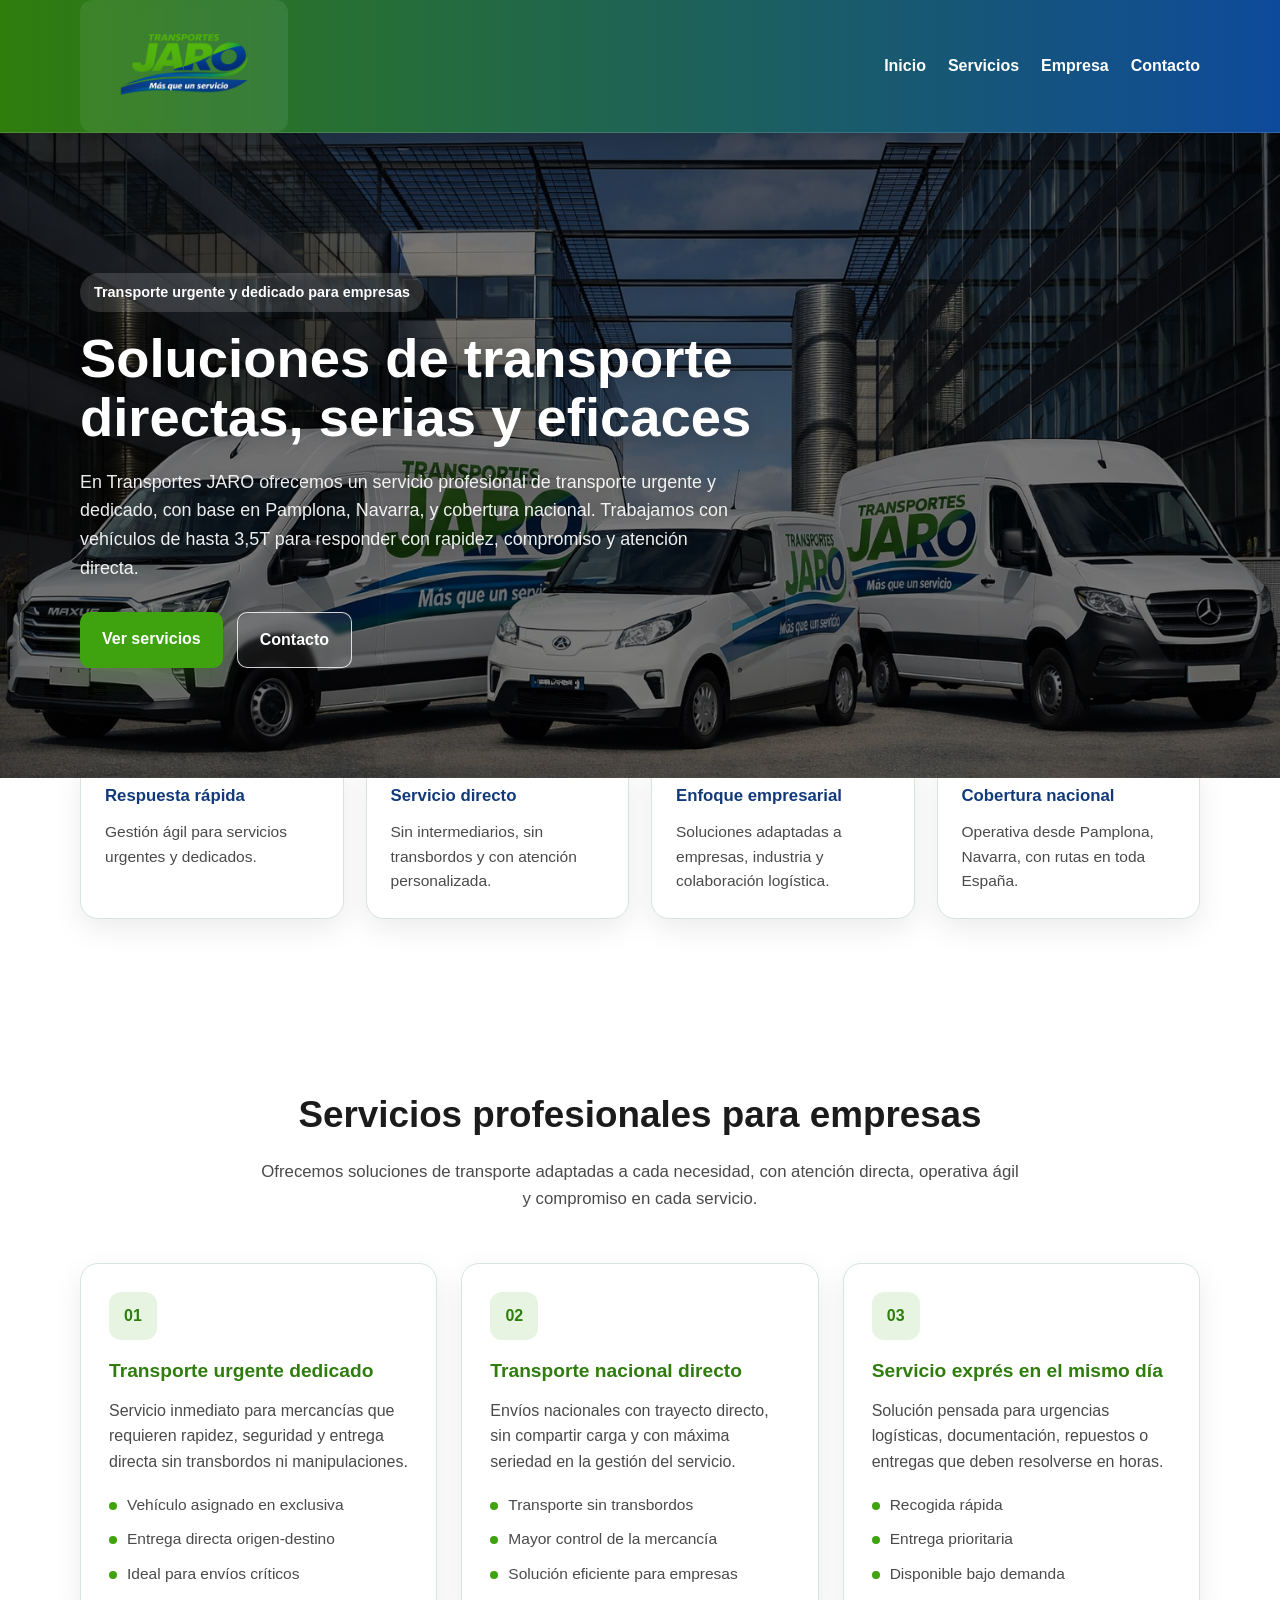
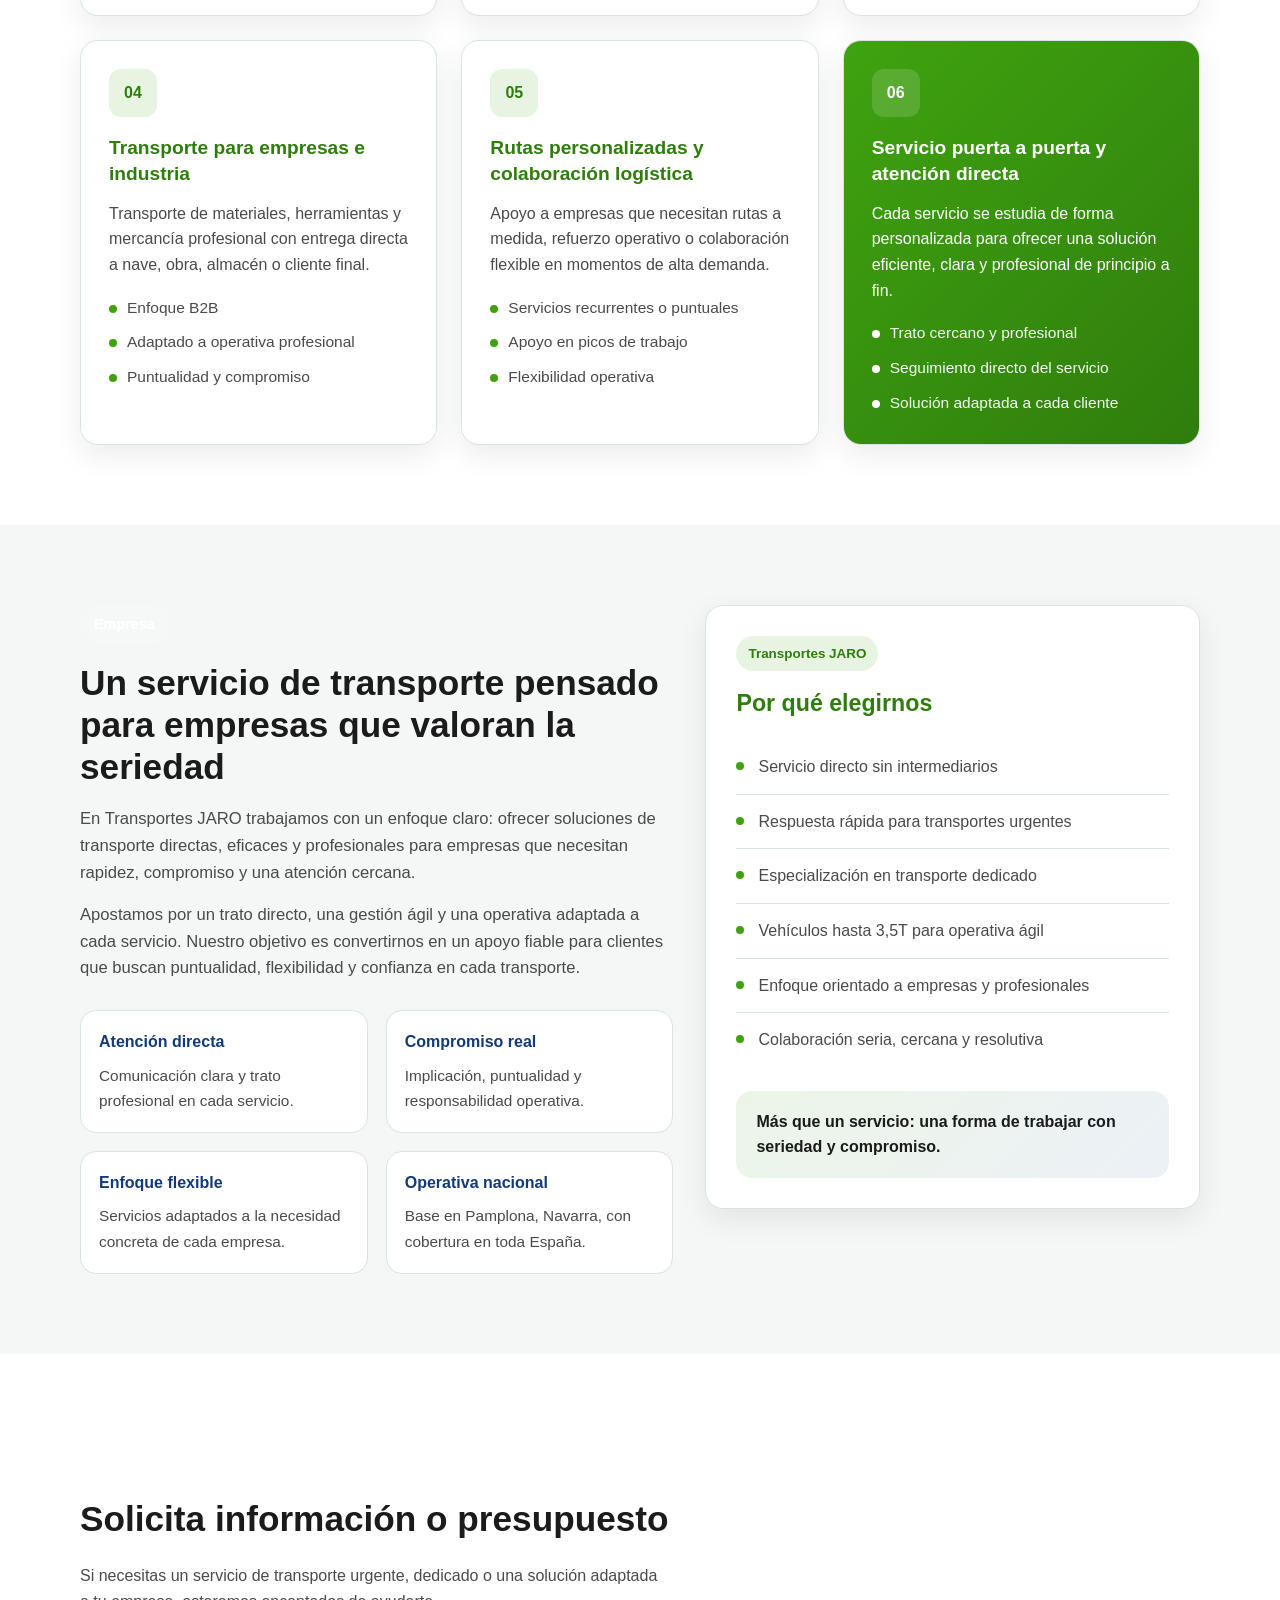
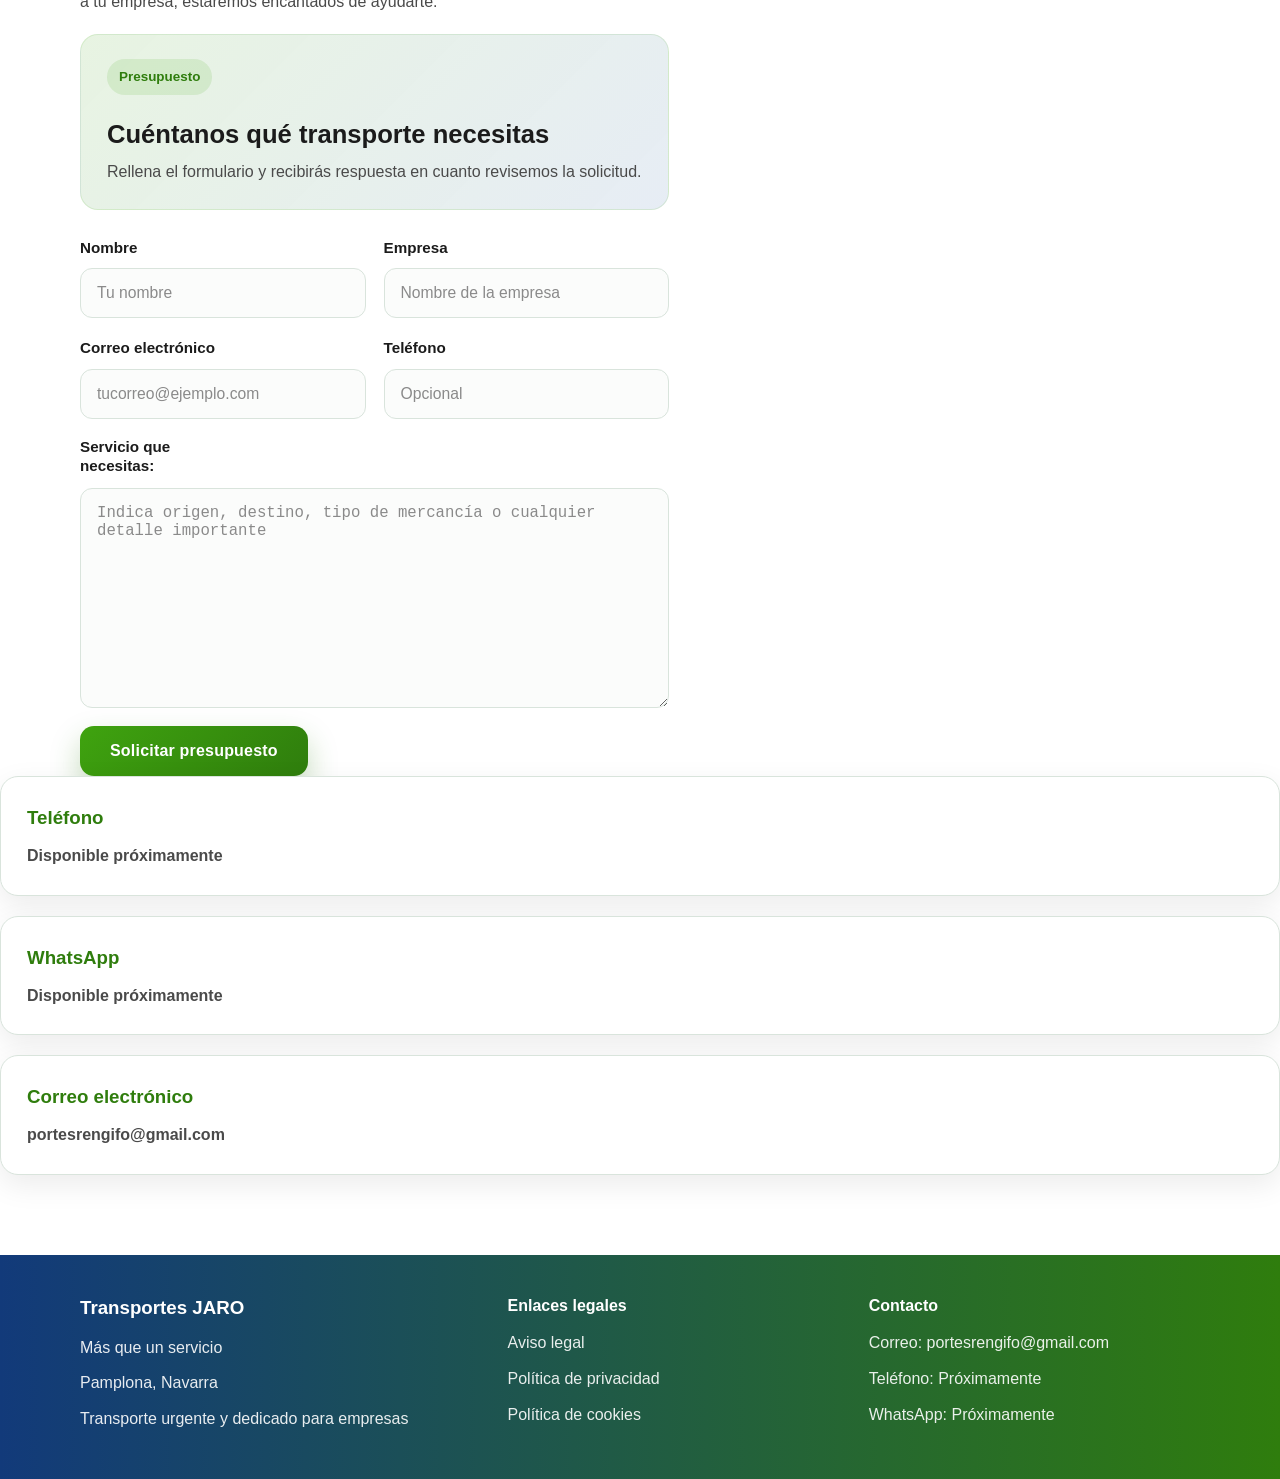
==== commit 6eb89bcd: "Update index.html" ====
--- a/index.html
+++ b/index.html
@@ -26,15 +26,6 @@
     </div>
   </header>
 
-  <section class="top-bar">
-    <div class="container top-bar-content">
-      <div class="top-bar-item">Transporte urgente</div>
-      <div class="top-bar-item">Servicio dedicado</div>
-      <div class="top-bar-item">Cobertura nacional</div>
-      <div class="top-bar-item">Vehículos hasta 3,5T</div>
-    </div>
-  </section>
-
   <main>
 <section class="hero" id="inicio">
   <div class="container hero-content">
@@ -350,4 +341,4 @@
 
   <script src="script.js"></script>
 </body>
-</html>+</html>
